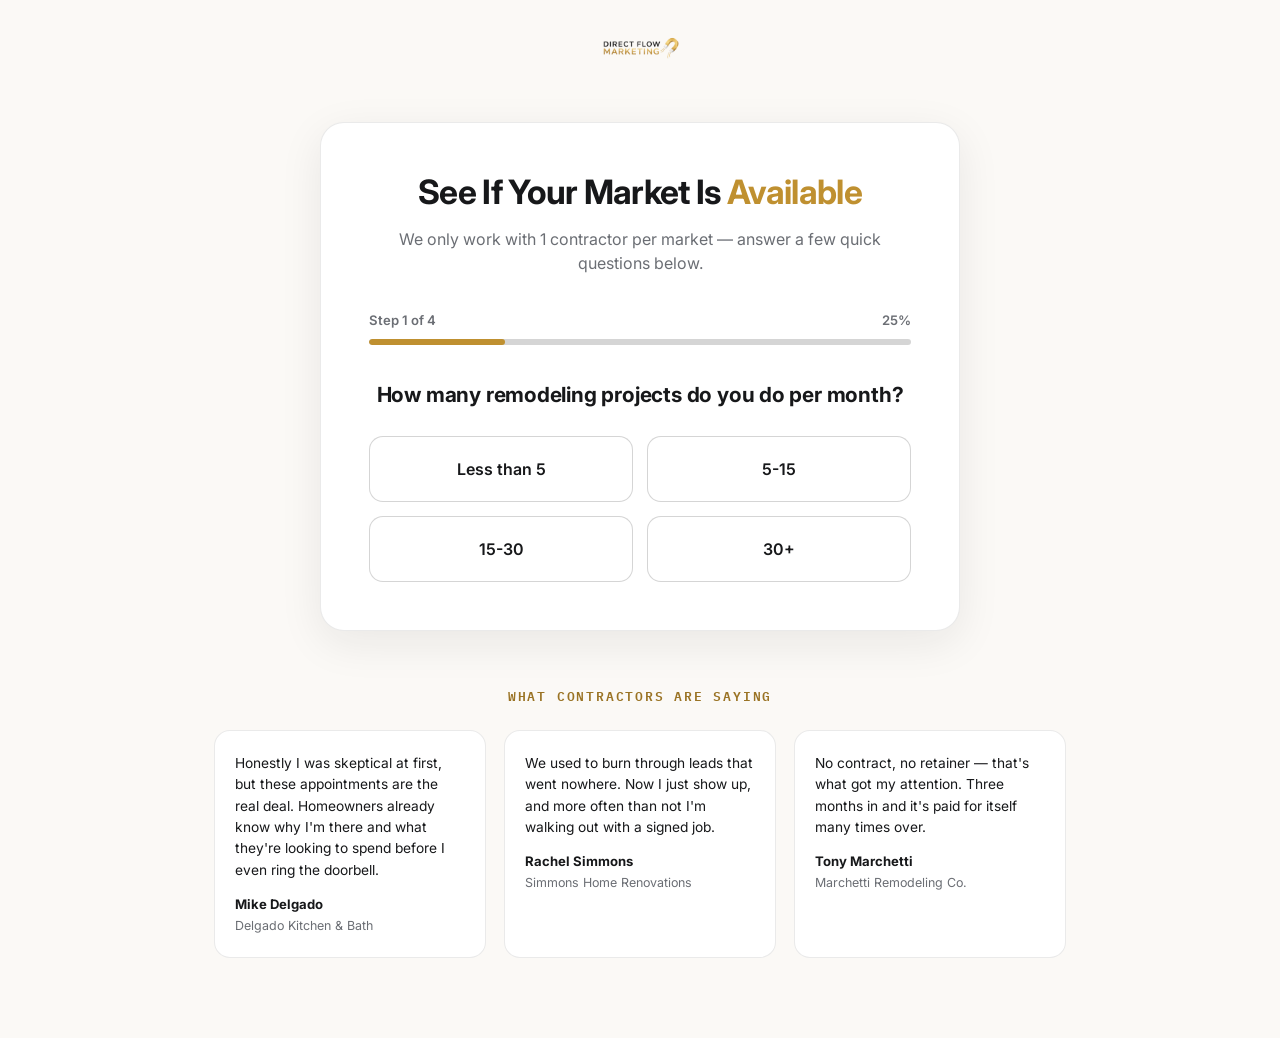
==== book-a-call.html @ 6b0848e2 "Add site favicon (hand-drawn gold magnet icon, all standard sizes)" ====
<!DOCTYPE html>
<html lang="en">
<head>
<meta charset="UTF-8">
<meta name="viewport" content="width=device-width, initial-scale=1.0">
<title>Direct Flow Marketing — See If Your Market Is Available</title>
<meta name="description" content="See if your market is still available. Answer a few quick questions and book a call with Direct Flow Marketing.">
<meta name="robots" content="noindex">
<link rel="icon" type="image/x-icon" href="assets/favicon.ico">
<link rel="icon" type="image/png" sizes="16x16" href="assets/favicon-16.png">
<link rel="icon" type="image/png" sizes="32x32" href="assets/favicon-32.png">
<link rel="icon" type="image/png" sizes="48x48" href="assets/favicon-48.png">
<link rel="icon" type="image/png" sizes="192x192" href="assets/favicon-192.png">
<link rel="apple-touch-icon" sizes="180x180" href="assets/apple-touch-icon.png">
<link rel="preconnect" href="https://fonts.googleapis.com">
<link rel="preconnect" href="https://fonts.gstatic.com" crossorigin>
<link href="https://fonts.googleapis.com/css2?family=Inter:wght@400;500;600;700;800&family=IBM+Plex+Mono:wght@500;600&display=swap" rel="stylesheet">
<link rel="stylesheet" href="styles.css">
<link rel="stylesheet" href="book-a-call.css">
</head>
<body class="funnel-body">

<a class="skip-link" href="#funnel-card">Skip to content</a>

<header class="funnel-header">
  <a href="index.html" class="logo" aria-label="Direct Flow Marketing — home">
    <img class="logo__image" src="assets/logo.png" alt="Direct Flow Marketing">
  </a>
</header>

<main class="funnel-main">
  <div class="funnel-card" id="funnel-card">

    <div class="funnel-card__head">
      <h1 class="funnel-heading">
        <span data-key="booking.headingLine1">See If Your Market Is</span>
        <span class="funnel-heading-accent" data-key="booking.headingAccent">Available</span>
      </h1>
      <p class="funnel-subhead" data-key="booking.subhead">We only work with 1 contractor per market — answer a few quick questions below.</p>
    </div>

    <div class="funnel-progress">
      <div class="funnel-progress__meta">
        <span id="step-label">Step 1 of 4</span>
        <span id="step-pct">25%</span>
      </div>
      <div class="funnel-progress__track">
        <div class="funnel-progress__fill" id="progress-fill"></div>
      </div>
    </div>

    <!-- ---- Step 1: Volume (branches the calendar link shown at step 4) ---- -->
    <section class="funnel-step is-active" data-step="1">
      <h2 class="funnel-question" data-key="booking.step1Question">How many remodeling projects do you do per month?</h2>
      <div class="funnel-options">
        <button type="button" class="funnel-option" data-volume="low"><span data-key="booking.step1OptionA">Less than 5</span></button>
        <button type="button" class="funnel-option" data-volume="standard"><span data-key="booking.step1OptionB">5-15</span></button>
        <button type="button" class="funnel-option" data-volume="standard"><span data-key="booking.step1OptionC">15-30</span></button>
        <button type="button" class="funnel-option" data-volume="standard"><span data-key="booking.step1OptionD">30+</span></button>
      </div>
    </section>

    <!-- ---- Step 2: Company name (same for every branch) ---- -->
    <section class="funnel-step" data-step="2" hidden>
      <h2 class="funnel-question" data-key="booking.step2Question">What's your company name?</h2>
      <input type="text" class="funnel-input" id="input-company" placeholder="Your company name" autocomplete="organization">
      <span class="funnel-error-msg" id="error-company">⚠ Please enter your company name</span>
      <div class="funnel-actions">
        <button type="button" class="btn btn--primary btn--large funnel-continue">
          <span data-key="booking.continueText">Continue</span> <span aria-hidden="true">→</span>
        </button>
      </div>
      <button type="button" class="funnel-back" data-prev="1"><span aria-hidden="true">←</span> <span data-key="booking.backText">Back</span></button>
    </section>

    <!-- ---- Step 3: Contact info (same for every branch) ---- -->
    <section class="funnel-step" data-step="3" hidden>
      <h2 class="funnel-question" data-key="booking.step3Question">How can we reach you?</h2>

      <label class="funnel-label" for="input-name" data-key="booking.step3NameLabel">Full name</label>
      <input type="text" class="funnel-input" id="input-name" placeholder="Jane Doe" autocomplete="name">
      <span class="funnel-error-msg" id="error-name">⚠ Please enter your name</span>

      <label class="funnel-label" for="input-email" data-key="booking.step3EmailLabel">Email</label>
      <input type="email" class="funnel-input" id="input-email" placeholder="jane@company.com" autocomplete="email">
      <span class="funnel-error-msg" id="error-email">⚠ Please enter a valid email</span>

      <label class="funnel-label" for="input-phone" data-key="booking.step3PhoneLabel">Phone</label>
      <input type="tel" class="funnel-input" id="input-phone" placeholder="(555) 123-4567" autocomplete="tel">
      <span class="funnel-error-msg" id="error-phone">⚠ Please enter your phone number</span>

      <div class="funnel-actions">
        <button type="button" class="btn btn--primary btn--large funnel-continue" id="book-call-btn">
          <span data-key="booking.bookText">Book My Call</span> <span aria-hidden="true">→</span>
        </button>
      </div>
      <button type="button" class="funnel-back" data-prev="2"><span aria-hidden="true">←</span> <span data-key="booking.backText">Back</span></button>
    </section>

    <!-- ---- Step 4: Calendar — the Calendly widget is initialized by book-a-call.js, using
         whichever URL matches the step 1 answer (booking.calendarUrlLowVolume /
         booking.calendarUrlStandard in content.json). ---- -->
    <section class="funnel-step" data-step="4" hidden>
      <h2 class="funnel-question" data-key="booking.step4Heading">Pick a time that works for you</h2>
      <div class="funnel-calendar" id="calendly-embed"></div>
      <p class="funnel-calendar-fallback">
        Trouble viewing the calendar? <a id="calendar-fallback-link" href="#" target="_blank" rel="noopener">Open scheduling page in a new tab</a>.
      </p>
    </section>

  </div>

  <!-- ---- Placeholder social proof — swap these for real contractor testimonials ---- -->
  <section class="funnel-proof" aria-label="What contractors are saying">
    <p class="eyebrow funnel-proof__eyebrow" data-key="booking.proofEyebrow">What Contractors Are Saying</p>
    <div class="funnel-proof__grid">
      <blockquote class="funnel-proof__card">
        <p class="funnel-proof__quote" data-key="testimonials.items.0.quote">"Honestly I was skeptical at first, but these appointments are the real deal."</p>
        <footer class="funnel-proof__meta">
          <span class="funnel-proof__name" data-key="testimonials.items.0.name">Mike Delgado</span>
          <span class="funnel-proof__shop" data-key="testimonials.items.0.shop">Delgado Kitchen & Bath</span>
        </footer>
      </blockquote>
      <blockquote class="funnel-proof__card">
        <p class="funnel-proof__quote" data-key="testimonials.items.1.quote">"We used to burn through leads that went nowhere. Now I just show up and close."</p>
        <footer class="funnel-proof__meta">
          <span class="funnel-proof__name" data-key="testimonials.items.1.name">Rachel Simmons</span>
          <span class="funnel-proof__shop" data-key="testimonials.items.1.shop">Simmons Home Renovations</span>
        </footer>
      </blockquote>
      <blockquote class="funnel-proof__card">
        <p class="funnel-proof__quote" data-key="testimonials.items.2.quote">"No contract, no retainer — three months in and it's paid for itself many times over."</p>
        <footer class="funnel-proof__meta">
          <span class="funnel-proof__name" data-key="testimonials.items.2.name">Tony Marchetti</span>
          <span class="funnel-proof__shop" data-key="testimonials.items.2.shop">Marchetti Remodeling Co.</span>
        </footer>
      </blockquote>
    </div>
  </section>
</main>

<script src="https://assets.calendly.com/assets/external/widget.js" async></script>
<script src="book-a-call.js" defer></script>
</body>
</html>
---- styles.css ----
/* ============================================================
   Direct Flow Marketing — Styles (Kitchen & Bath / Light + Gold)
   ============================================================ */

:root {
  --bg: #FBF9F6;
  --bg-raised: #F5F1EA;
  --bg-card: #FFFFFF;
  --bg-card-hover: #FFFDF8;
  --border: rgba(23, 23, 26, 0.09);
  --border-strong: rgba(23, 23, 26, 0.18);

  --gold: #BF9030;
  --gold-light: #D8AC4E;
  --gold-dark: #9A7324;
  --gold-dim: rgba(191, 144, 48, 0.14);

  --charcoal: #17181A;
  --text: #17181A;
  --text-muted: #6B6E74;

  --font-display: 'Inter', -apple-system, BlinkMacSystemFont, 'Segoe UI', sans-serif;
  --font-body: 'Inter', -apple-system, BlinkMacSystemFont, 'Segoe UI', sans-serif;
  --font-mono: 'IBM Plex Mono', 'SFMono-Regular', monospace;

  --container: 1180px;
  --ease: cubic-bezier(0.16, 1, 0.3, 1);
}

* { box-sizing: border-box; }
html { scroll-behavior: smooth; }

body {
  margin: 0;
  background: var(--bg);
  color: var(--text);
  font-family: var(--font-body);
  line-height: 1.5;
  -webkit-font-smoothing: antialiased;
}

img, svg { display: block; max-width: 100%; }

a {
  color: inherit;
  text-decoration: none;
}

h1, h2, h3 {
  font-family: var(--font-display);
  font-weight: 700;
  letter-spacing: -0.025em;
  margin: 0;
}

p { margin: 0; }

.skip-link {
  position: absolute;
  left: -999px;
  top: 0;
  background: var(--gold);
  color: #fff;
  padding: 12px 20px;
  z-index: 200;
  border-radius: 0 0 8px 0;
}
.skip-link:focus {
  left: 0;
}

:focus-visible {
  outline: 2px solid var(--gold-dark);
  outline-offset: 3px;
  border-radius: 2px;
}

.eyebrow {
  font-family: var(--font-mono);
  font-size: 0.8rem;
  font-weight: 600;
  letter-spacing: 0.14em;
  text-transform: uppercase;
  color: var(--gold-dark);
  margin: 0 0 14px;
}

/* ---------------- Buttons ---------------- */

.btn {
  display: inline-flex;
  align-items: center;
  justify-content: center;
  font-family: var(--font-body);
  font-weight: 700;
  border-radius: 999px;
  white-space: nowrap;
  transition: transform 0.2s var(--ease), box-shadow 0.2s var(--ease), background 0.2s var(--ease);
  cursor: pointer;
  border: none;
}

.btn--primary {
  background: var(--gold);
  color: #fff;
  box-shadow: 0 8px 22px rgba(191, 144, 48, 0.28);
}
.btn--primary:hover {
  background: var(--gold-light);
  transform: translateY(-2px);
  box-shadow: 0 12px 28px rgba(191, 144, 48, 0.36);
}

.btn--large {
  padding: 18px 34px;
  font-size: 1.05rem;
}

.btn--small {
  padding: 11px 22px;
  font-size: 0.9rem;
}

.btn--ghost {
  background: transparent;
  color: var(--text-muted);
  border: 1px solid var(--border-strong);
}
.btn--ghost:hover {
  color: var(--text);
  background: rgba(23, 23, 26, 0.04);
}

.link-secondary {
  color: var(--text-muted);
  font-weight: 600;
  font-size: 0.95rem;
  padding-bottom: 2px;
  border-bottom: 1px solid transparent;
  transition: color 0.2s var(--ease), border-color 0.2s var(--ease);
}
.link-secondary:hover {
  color: var(--text);
  border-color: var(--border-strong);
}

/* ---------------- Reveal-on-scroll ---------------- */

.reveal {
  opacity: 0;
  transform: translateY(28px);
  transition: opacity 0.8s var(--ease), transform 0.8s var(--ease);
}
.reveal.is-visible {
  opacity: 1;
  transform: translateY(0);
}

/* ---------------- Nav ---------------- */

.nav {
  position: sticky;
  top: 0;
  z-index: 100;
  background: rgba(251, 249, 246, 0.82);
  backdrop-filter: blur(14px);
  -webkit-backdrop-filter: blur(14px);
  border-bottom: 1px solid var(--border);
}

.nav__inner {
  max-width: var(--container);
  margin: 0 auto;
  padding: 18px 24px;
  display: flex;
  align-items: center;
  justify-content: space-between;
  gap: 24px;
}

.logo {
  display: flex;
  align-items: center;
  flex-shrink: 0;
}

.logo__image {
  height: 52px;
  width: auto;
}

.logo--footer .logo__image {
  height: 68px;
}

.nav__links {
  display: flex;
  gap: 32px;
  font-size: 0.92rem;
  font-weight: 600;
  color: var(--text-muted);
}

.nav__links a {
  transition: color 0.2s var(--ease);
}
.nav__links a:hover {
  color: var(--text);
}

@media (max-width: 760px) {
  .nav__links { display: none; }
}

/* ---------------- Hero ---------------- */

.hero {
  position: relative;
  overflow: hidden;
  padding: 64px 24px 80px;
  isolation: isolate;
}

.hero__bg {
  position: absolute;
  inset: 0;
  z-index: -1;
  background:
    radial-gradient(ellipse 60% 50% at 50% -10%, rgba(191, 144, 48, 0.14), transparent 60%),
    var(--bg);
}

.hero__glow {
  position: absolute;
  inset: 0;
  background: radial-gradient(ellipse 40% 30% at 50% 100%, rgba(191, 144, 48, 0.08), transparent 70%);
}

.hero__sheen {
  position: absolute;
  top: -50%;
  left: -60%;
  width: 60%;
  height: 200%;
  background: linear-gradient(
    100deg,
    transparent 20%,
    rgba(23, 23, 26, 0.03) 40%,
    rgba(191, 144, 48, 0.16) 50%,
    rgba(23, 23, 26, 0.03) 60%,
    transparent 80%
  );
  transform: rotate(8deg);
  animation: sheen-sweep 7s ease-in-out infinite;
}

@keyframes sheen-sweep {
  0% { left: -60%; }
  45%, 100% { left: 130%; }
}

.hero__grid {
  max-width: var(--container);
  margin: 0 auto;
  display: grid;
  grid-template-columns: 1fr;
  align-items: center;
  gap: 56px;
}

.hero__content {
  text-align: center;
}

.hero__headline {
  font-size: clamp(2.2rem, 4.4vw, 3.4rem);
  line-height: 1.12;
  color: var(--text);
}

.hero__headline-accent {
  color: var(--gold);
}

.hero__subhead {
  max-width: 560px;
  margin: 24px auto 0;
  font-size: clamp(1rem, 1.3vw, 1.1rem);
  color: var(--text-muted);
}

.hero__cta-group {
  margin-top: 34px;
  display: flex;
  align-items: center;
  justify-content: center;
  gap: 28px;
  flex-wrap: wrap;
}

.hero__trust {
  margin-top: 30px;
  display: flex;
  align-items: center;
  justify-content: center;
  gap: 28px;
  flex-wrap: wrap;
}

.hero__trust-item {
  display: inline-flex;
  align-items: center;
  gap: 8px;
  font-size: 0.86rem;
  font-weight: 600;
  color: var(--text-muted);
}

.hero__trust-item svg {
  width: 16px;
  height: 16px;
  color: var(--gold);
  flex-shrink: 0;
}

/* ---------------- Hero proof column / vertical marquee ---------------- */

.hero__proof {
  display: flex;
  flex-direction: column;
}

.hero__proof-eyebrow {
  text-align: center;
  margin-bottom: 18px;
}

.vmarquee {
  display: flex;
  gap: 16px;
  height: 460px;
  mask-image: linear-gradient(180deg, transparent, #000 10%, #000 90%, transparent);
  -webkit-mask-image: linear-gradient(180deg, transparent, #000 10%, #000 90%, transparent);
}

.vmarquee__col {
  flex: 1;
  overflow: hidden;
}

.vmarquee__track {
  display: flex;
  flex-direction: column;
  gap: 16px;
  animation: vmarquee-scroll 26s linear infinite;
}

.vmarquee__col--down .vmarquee__track {
  animation-direction: reverse;
}

.vmarquee:hover .vmarquee__track {
  animation-play-state: paused;
}

@keyframes vmarquee-scroll {
  0% { transform: translateY(0); }
  100% { transform: translateY(-50%); }
}

.deal-card {
  position: relative;
  flex: 0 0 auto;
  width: 270px;
  padding: 28px 26px;
  background: var(--bg-card);
  border: 1px solid var(--border);
  border-radius: 18px;
  display: flex;
  flex-direction: column;
  overflow: hidden;
  box-shadow: 0 2px 10px rgba(23, 23, 26, 0.04);
  transition: border-color 0.25s var(--ease), transform 0.25s var(--ease), box-shadow 0.25s var(--ease);
}

.deal-card::before {
  content: '';
  position: absolute;
  top: -50%;
  left: -80%;
  width: 50%;
  height: 220%;
  background: linear-gradient(100deg, transparent 30%, rgba(191, 144, 48, 0.14) 50%, transparent 70%);
  transform: rotate(10deg);
  transition: left 0.7s var(--ease);
  pointer-events: none;
}

.deal-card:hover {
  border-color: var(--gold);
  transform: translateY(-3px);
  box-shadow: 0 10px 26px rgba(23, 23, 26, 0.08);
}

.deal-card:hover::before {
  left: 120%;
}

.deal-card__amount {
  font-family: var(--font-mono);
  font-size: 2rem;
  font-weight: 600;
  color: var(--gold-dark);
}

.deal-card__desc {
  margin-top: 10px;
  font-size: 0.92rem;
  color: var(--text);
  min-height: 2.6em;
}

.deal-card__divider {
  display: block;
  height: 1px;
  background: var(--border-strong);
  margin: 16px 0 12px;
}

.deal-card__client {
  font-size: 0.82rem;
  color: var(--text-muted);
  font-weight: 600;
}

.deal-card--compact {
  width: 100%;
  padding: 20px 20px;
  box-sizing: border-box;
}

.deal-card--compact .deal-card__amount {
  font-size: 1.5rem;
}

.deal-card--compact .deal-card__desc {
  margin-top: 6px;
  font-size: 0.82rem;
  min-height: 2.2em;
}

.deal-card--compact .deal-card__divider {
  margin: 10px 0 8px;
}

.deal-card--compact .deal-card__client {
  font-size: 0.76rem;
}

@media (min-width: 901px) {
  .hero__grid {
    grid-template-columns: 1.05fr 1fr;
  }
  .hero__content {
    text-align: left;
  }
  .hero__subhead {
    margin-left: 0;
    margin-right: 0;
  }
  .hero__cta-group,
  .hero__trust {
    justify-content: flex-start;
  }
  .hero__proof-eyebrow {
    text-align: left;
  }
}

/* ---------------- Stats ---------------- */

.stats {
  padding: 40px 24px 130px;
}

.stats__grid {
  max-width: var(--container);
  margin: 0 auto;
  display: grid;
  grid-template-columns: repeat(3, 1fr);
  gap: 32px;
  text-align: center;
  background: var(--bg-card);
  border: 1px solid var(--border);
  border-radius: 24px;
  padding: 48px 32px;
  box-shadow: 0 2px 14px rgba(23, 23, 26, 0.04);
}

.stat__number {
  display: block;
  font-family: var(--font-mono);
  font-size: clamp(2rem, 4vw, 2.8rem);
  font-weight: 600;
  color: var(--text);
}

.stat__label {
  display: block;
  margin-top: 10px;
  font-size: 0.9rem;
  color: var(--text-muted);
}

@media (max-width: 760px) {
  .stats__grid { grid-template-columns: 1fr; }
}

/* ---------------- How It Works ---------------- */

.how-it-works {
  padding: 120px 24px;
  max-width: var(--container);
  margin: 0 auto;
}

.section-head {
  max-width: 620px;
  margin: 0 auto 72px;
  text-align: center;
}

.section-head h2 {
  font-size: clamp(1.7rem, 3.4vw, 2.4rem);
  line-height: 1.15;
}

.section-head__sub {
  margin-top: 14px;
  color: var(--text-muted);
  font-size: 1rem;
}

.pillars {
  position: relative;
  display: grid;
  grid-template-columns: repeat(3, 1fr);
  gap: 24px;
}

.pillar {
  position: relative;
  background: var(--bg-card);
  border: 1px solid var(--border);
  border-radius: 22px;
  padding: 38px 32px 34px;
  box-shadow: 0 2px 10px rgba(23, 23, 26, 0.04);
  transition: border-color 0.25s var(--ease), transform 0.25s var(--ease), box-shadow 0.25s var(--ease);
}

.pillar:hover {
  border-color: var(--gold);
  transform: translateY(-4px);
  box-shadow: 0 12px 28px rgba(23, 23, 26, 0.08);
}

.pillar__icon {
  display: flex;
  align-items: center;
  justify-content: center;
  width: 52px;
  height: 52px;
  border-radius: 14px;
  margin-bottom: 24px;
}

.pillar__icon svg {
  width: 26px;
  height: 26px;
}

.pillar__icon--gold {
  background: var(--gold-dim);
  color: var(--gold-dark);
}

.pillar__icon--charcoal {
  background: rgba(23, 23, 26, 0.06);
  color: var(--charcoal);
}

.pillar__title {
  font-size: 1.3rem;
  margin-bottom: 12px;
}

.pillar__desc {
  color: var(--text-muted);
  font-size: 0.96rem;
  line-height: 1.6;
}

@media (max-width: 860px) {
  .pillars { grid-template-columns: 1fr; }
}

/* ---------------- Calculator ---------------- */

.calculator {
  padding: 120px 24px;
  background: var(--bg-raised);
  border-top: 1px solid var(--border);
  border-bottom: 1px solid var(--border);
}

.calc-panel {
  max-width: 920px;
  margin: 0 auto;
  display: grid;
  grid-template-columns: 1.1fr 1fr;
  gap: 20px;
  background: var(--bg-card);
  border: 1px solid var(--border);
  border-radius: 26px;
  padding: 52px;
  box-shadow: 0 4px 20px rgba(23, 23, 26, 0.05);
}

.calc-col {
  display: flex;
  flex-direction: column;
}

.calc-col--inputs {
  padding-right: 40px;
  border-right: 1px solid var(--border);
}

.calc-col--outputs {
  padding-left: 40px;
}

.calc-col__head {
  display: flex;
  align-items: center;
  gap: 14px;
  margin-bottom: 30px;
}

.calc-col__icon {
  display: flex;
  align-items: center;
  justify-content: center;
  width: 44px;
  height: 44px;
  border-radius: 12px;
  flex-shrink: 0;
  background: rgba(23, 23, 26, 0.06);
  color: var(--charcoal);
}

.calc-col__icon--gold {
  background: var(--gold-dim);
  color: var(--gold-dark);
}

.calc-col__icon svg {
  width: 22px;
  height: 22px;
}

.calc-col__head h3 {
  font-size: 1.1rem;
}

.calc-col__head p {
  margin-top: 3px;
  font-size: 0.86rem;
  color: var(--text-muted);
}

.calc-input {
  margin-bottom: 30px;
}

.calc-input__head {
  display: flex;
  align-items: center;
  gap: 10px;
  margin-bottom: 14px;
}

.calc-input__icon {
  display: flex;
  color: var(--text-muted);
}

.calc-input__icon svg {
  width: 16px;
  height: 16px;
}

.calc-input label {
  flex: 1;
  font-size: 0.92rem;
  font-weight: 600;
  color: var(--text-muted);
}

.calc-input__value {
  font-family: var(--font-mono);
  font-size: 1.05rem;
  font-weight: 600;
  color: var(--gold-dark);
}

.calc-input__track {
  position: relative;
}

.calc-input__marker {
  position: absolute;
  top: -3px;
  width: 2px;
  height: 10px;
  background: var(--text-muted);
  opacity: 0.4;
  pointer-events: none;
}

.calc-input__benchmark {
  position: relative;
  display: block;
  margin-top: 10px;
  transform: translateX(-50%);
  font-size: 0.72rem;
  color: var(--text-muted);
  white-space: nowrap;
  width: fit-content;
}

input[type="range"] {
  -webkit-appearance: none;
  appearance: none;
  width: 100%;
  height: 4px;
  border-radius: 999px;
  background: linear-gradient(to right, var(--gold) 0%, var(--gold) var(--pct, 33%), var(--border-strong) var(--pct, 33%), var(--border-strong) 100%);
  outline-offset: 6px;
}

input[type="range"]::-webkit-slider-thumb {
  -webkit-appearance: none;
  appearance: none;
  width: 18px;
  height: 18px;
  border-radius: 50%;
  background: var(--gold);
  border: 3px solid #fff;
  box-shadow: 0 1px 4px rgba(23, 23, 26, 0.3);
  cursor: pointer;
  transition: transform 0.15s var(--ease);
}
input[type="range"]::-webkit-slider-thumb:hover {
  transform: scale(1.15);
}

input[type="range"]::-moz-range-thumb {
  width: 18px;
  height: 18px;
  border-radius: 50%;
  background: var(--gold);
  border: 3px solid #fff;
  box-shadow: 0 1px 4px rgba(23, 23, 26, 0.3);
  cursor: pointer;
}

input[type="range"]::-moz-range-track {
  height: 4px;
  border-radius: 999px;
  background: var(--border-strong);
}
input[type="range"]::-moz-range-progress {
  height: 4px;
  border-radius: 999px;
  background: var(--gold);
}

.calc-disclaimer {
  margin-top: 4px;
  font-size: 0.78rem;
  line-height: 1.6;
  color: var(--text-muted);
}

.calc-disclaimer strong {
  color: var(--charcoal);
}

.calc-hero {
  display: flex;
  flex-direction: column;
  gap: 8px;
  padding-bottom: 26px;
  border-bottom: 1px solid var(--border);
  margin-bottom: 22px;
}

.calc-hero__label {
  font-family: var(--font-mono);
  font-size: 0.78rem;
  font-weight: 600;
  letter-spacing: 0.1em;
  text-transform: uppercase;
  color: var(--text-muted);
}

.calc-hero__value {
  font-family: var(--font-mono);
  font-size: clamp(2.2rem, 3.4vw, 3rem);
  font-weight: 600;
  color: var(--gold-dark);
}

.calc-breakdown {
  display: flex;
  flex-direction: column;
  gap: 12px;
  margin-bottom: 26px;
}

.calc-breakdown__row {
  display: flex;
  align-items: center;
  justify-content: space-between;
  gap: 16px;
  padding: 14px 18px;
  border-radius: 14px;
  background: var(--bg-raised);
}

.calc-breakdown__text {
  display: flex;
  flex-direction: column;
  gap: 2px;
}

.calc-breakdown__label {
  font-size: 0.86rem;
  font-weight: 600;
  color: var(--text);
}

.calc-breakdown__formula {
  font-size: 0.74rem;
  color: var(--text-muted);
}

.calc-breakdown__value {
  flex-shrink: 0;
  font-family: var(--font-mono);
  font-size: 1.15rem;
  font-weight: 600;
  color: var(--gold-dark);
}

.calc-closing {
  font-size: 0.94rem;
  line-height: 1.6;
  color: var(--text-muted);
  margin-bottom: 22px;
}

.calc-closing strong {
  color: var(--gold-dark);
  font-family: var(--font-mono);
}

.calc-cta {
  width: 100%;
}

@media (max-width: 780px) {
  .calc-panel {
    grid-template-columns: 1fr;
    padding: 32px 24px;
  }
  .calc-col--inputs {
    padding-right: 0;
    border-right: none;
    padding-bottom: 32px;
    border-bottom: 1px solid var(--border);
    margin-bottom: 32px;
  }
  .calc-col--outputs {
    padding-left: 0;
  }
}

/* ---------------- Testimonials ---------------- */

.testimonials {
  padding: 120px 24px 140px;
  max-width: var(--container);
  margin: 0 auto;
}

.testimonial-grid {
  display: grid;
  grid-template-columns: repeat(3, 1fr);
  gap: 24px;
}

.testimonial-card {
  margin: 0;
  background: var(--bg-card);
  border: 1px solid var(--border);
  border-radius: 22px;
  padding: 34px 30px;
  display: flex;
  flex-direction: column;
  gap: 22px;
  box-shadow: 0 2px 10px rgba(23, 23, 26, 0.04);
  transition: border-color 0.25s var(--ease), box-shadow 0.25s var(--ease);
}

.testimonial-card:hover {
  border-color: var(--gold);
  box-shadow: 0 12px 28px rgba(23, 23, 26, 0.08);
}

.testimonial-card__quote {
  margin: 0;
  font-size: 1rem;
  line-height: 1.6;
  color: var(--text);
}

.testimonial-card__meta {
  display: flex;
  flex-direction: column;
  gap: 3px;
}

.testimonial-card__name {
  font-weight: 700;
  font-size: 0.92rem;
}

.testimonial-card__shop {
  font-size: 0.85rem;
  color: var(--text-muted);
}

@media (max-width: 860px) {
  .testimonial-grid { grid-template-columns: 1fr; }
}

/* ---------------- Footer ---------------- */

.footer {
  border-top: 1px solid var(--border);
  padding: 80px 24px 48px;
}

.footer__inner {
  max-width: var(--container);
  margin: 0 auto;
  display: flex;
  flex-direction: column;
  align-items: center;
  text-align: center;
  gap: 22px;
}

.footer__tagline {
  color: var(--text-muted);
  font-size: 0.98rem;
  max-width: 420px;
}

.footer__links {
  display: flex;
  gap: 28px;
  font-size: 0.88rem;
  color: var(--text-muted);
  font-weight: 600;
  margin-top: 8px;
}

.footer__links a:hover { color: var(--text); }

.footer__copy {
  margin-top: 16px;
  font-size: 0.78rem;
  color: var(--text-muted);
  opacity: 0.7;
}

/* ---------------- Edit Content mode ---------------- */

.edit-toggle {
  position: fixed;
  right: 24px;
  bottom: 24px;
  z-index: 300;
  display: flex;
  align-items: center;
  gap: 8px;
  padding: 13px 20px;
  border-radius: 999px;
  border: 1px solid var(--border-strong);
  background: var(--bg-card);
  color: var(--text);
  font-family: var(--font-body);
  font-weight: 700;
  font-size: 0.88rem;
  cursor: pointer;
  box-shadow: 0 8px 24px rgba(23, 23, 26, 0.14);
  transition: transform 0.2s var(--ease), border-color 0.2s var(--ease);
}
.edit-toggle:hover {
  border-color: var(--gold);
  transform: translateY(-2px);
}
.edit-toggle svg {
  width: 16px;
  height: 16px;
  color: var(--gold-dark);
}

.edit-bar {
  position: fixed;
  left: 50%;
  bottom: 24px;
  transform: translateX(-50%);
  z-index: 300;
  display: flex;
  align-items: center;
  gap: 24px;
  max-width: calc(100vw - 48px);
  padding: 14px 20px 14px 24px;
  border-radius: 999px;
  border: 1px solid var(--border-strong);
  background: var(--bg-card);
  box-shadow: 0 8px 30px rgba(23, 23, 26, 0.18);
}

.edit-bar__msg {
  font-size: 0.86rem;
  color: var(--text-muted);
}

.edit-bar__actions {
  display: flex;
  gap: 10px;
  flex-shrink: 0;
}

.edit-bar[hidden] {
  display: none;
}

body.edit-mode [data-key],
body.edit-mode .stat__number {
  outline: 1.5px dashed var(--gold);
  outline-offset: 3px;
  border-radius: 4px;
  cursor: text;
  transition: background 0.15s var(--ease);
}

body.edit-mode [data-key]:hover,
body.edit-mode .stat__number:hover {
  background: var(--gold-dim);
}

body.edit-mode [data-key]:focus,
body.edit-mode .stat__number:focus {
  outline: 1.5px solid var(--gold-dark);
  background: var(--gold-dim);
}

@media (max-width: 700px) {
  .edit-bar {
    flex-direction: column;
    align-items: stretch;
    gap: 12px;
    bottom: 12px;
    left: 12px;
    right: 12px;
    transform: none;
    max-width: none;
    border-radius: 18px;
  }
  .edit-bar__msg { text-align: center; }
  .edit-bar__actions { justify-content: center; }
  .edit-toggle { right: 16px; bottom: 16px; }
}

/* ---------------- Reduced motion ---------------- */

@media (prefers-reduced-motion: reduce) {
  html { scroll-behavior: auto; }

  .hero__sheen {
    animation: none;
    left: 20%;
  }

  .vmarquee__track {
    animation: none;
  }

  .vmarquee__col {
    overflow-y: auto;
  }

  .reveal {
    opacity: 1;
    transform: none;
    transition: none;
  }

  .deal-card::before {
    transition: none;
  }

  * {
    animation-duration: 0.001ms !important;
    animation-iteration-count: 1 !important;
  }
}
---- book-a-call.css ----
/* ============================================================
   Direct Flow Marketing — Book a Call funnel
   Minimal, distraction-free page: no nav, no footer, just the card.
   Reuses color/font variables defined in styles.css.
   ============================================================ */

.funnel-body {
  min-height: 100vh;
  display: flex;
  flex-direction: column;
}

.funnel-header {
  padding: 28px 24px;
  text-align: center;
}

.funnel-header .logo {
  display: inline-flex;
}

.funnel-header .logo__image {
  height: 40px;
}

.funnel-main {
  flex: 1;
  display: flex;
  flex-direction: column;
  align-items: center;
  justify-content: flex-start;
  padding: 20px 24px 80px;
}

.funnel-card {
  width: 100%;
  max-width: 640px;
  background: var(--bg-card);
  border: 1px solid var(--border);
  border-radius: 24px;
  padding: 48px;
  box-shadow: 0 12px 44px rgba(23, 23, 26, 0.08);
}

.funnel-heading {
  font-family: var(--font-display);
  font-weight: 700;
  font-size: clamp(1.5rem, 3.6vw, 2.1rem);
  line-height: 1.25;
  text-align: center;
  letter-spacing: -0.02em;
  color: var(--text);
  margin: 0;
}

.funnel-heading-accent {
  color: var(--gold);
}

.funnel-subhead {
  text-align: center;
  color: var(--text-muted);
  margin-top: 14px;
  font-size: 1rem;
}

.funnel-progress {
  margin-top: 36px;
}

.funnel-progress__meta {
  display: flex;
  justify-content: space-between;
  font-size: 0.82rem;
  font-weight: 600;
  color: var(--text-muted);
  margin-bottom: 8px;
}

.funnel-progress__track {
  height: 6px;
  background: var(--border-strong);
  border-radius: 999px;
  overflow: hidden;
}

.funnel-progress__fill {
  height: 100%;
  width: 25%;
  background: var(--gold);
  border-radius: 999px;
  transition: width 0.4s var(--ease);
}

.funnel-step {
  margin-top: 34px;
}

.funnel-question {
  font-family: var(--font-display);
  font-size: 1.3rem;
  font-weight: 700;
  text-align: center;
  letter-spacing: -0.01em;
  color: var(--text);
  margin: 0 0 26px;
}

.funnel-options {
  display: grid;
  grid-template-columns: 1fr 1fr;
  gap: 14px;
}

.funnel-option {
  padding: 22px 16px;
  border: 1px solid var(--border-strong);
  border-radius: 14px;
  background: #fff;
  font-family: var(--font-body);
  font-size: 1rem;
  font-weight: 600;
  color: var(--text);
  cursor: pointer;
  transition: border-color 0.2s var(--ease), background 0.2s var(--ease), transform 0.2s var(--ease);
}

.funnel-option:hover {
  border-color: var(--gold);
  background: var(--gold-dim);
  transform: translateY(-2px);
}

.funnel-option.is-selected {
  border-color: var(--gold);
  background: var(--gold-dim);
}

.funnel-label {
  display: block;
  font-size: 0.86rem;
  font-weight: 600;
  color: var(--text-muted);
  margin: 20px 0 8px;
}

.funnel-label:first-of-type {
  margin-top: 0;
}

.funnel-input {
  width: 100%;
  padding: 14px 16px;
  border: 1px solid var(--border-strong);
  border-radius: 12px;
  font-family: var(--font-body);
  font-size: 1rem;
  color: var(--text);
  background: #fff;
}

.funnel-input::placeholder {
  color: var(--text-muted);
  opacity: 0.7;
}

.funnel-input:focus {
  outline: 2px solid var(--gold);
  outline-offset: 2px;
  border-color: var(--gold);
}

.funnel-input--error {
  border-color: #C0392B;
  border-width: 2px;
  background: rgba(192, 57, 43, 0.06);
}

.funnel-input--error:focus {
  outline-color: #C0392B;
  border-color: #C0392B;
}

.funnel-error-msg {
  display: none;
  align-items: center;
  gap: 6px;
  margin-top: 7px;
  color: #C0392B;
  font-size: 0.82rem;
  font-weight: 600;
}

.funnel-error-msg.is-visible {
  display: flex;
}

.funnel-actions {
  margin-top: 28px;
}

.funnel-continue {
  width: 100%;
}

.funnel-continue span[aria-hidden] {
  margin-left: 8px;
}

.funnel-back {
  display: inline-block;
  margin: 20px 0 0;
  background: none;
  border: none;
  padding: 0;
  color: var(--text-muted);
  font-family: var(--font-body);
  font-weight: 600;
  font-size: 0.84rem;
  cursor: pointer;
}

.funnel-back:hover {
  color: var(--text);
}

.funnel-calendar {
  border-radius: 16px;
  overflow: hidden;
  border: 1px solid var(--border);
  background: var(--bg-raised);
  min-width: 320px;
  height: 700px;
}

.funnel-calendar iframe {
  width: 100%;
  height: 100%;
  border: none;
  display: block;
}

.funnel-calendar__loading {
  display: flex;
  align-items: center;
  justify-content: center;
  height: 100%;
  color: var(--text-muted);
  font-size: 0.9rem;
}

.funnel-calendar-fallback {
  text-align: center;
  margin-top: 14px;
  font-size: 0.86rem;
  color: var(--text-muted);
}

.funnel-calendar-fallback a {
  color: var(--gold-dark);
  font-weight: 600;
  text-decoration: underline;
}

/* ---------------- Social proof strip (bottom of page) ---------------- */

.funnel-proof {
  max-width: 900px;
  margin: 56px auto 0;
  padding: 0 24px;
}

.funnel-proof__eyebrow {
  text-align: center;
  margin-bottom: 24px;
}

.funnel-proof__grid {
  display: grid;
  grid-template-columns: repeat(3, 1fr);
  gap: 18px;
}

.funnel-proof__card {
  margin: 0;
  background: var(--bg-card);
  border: 1px solid var(--border);
  border-radius: 16px;
  padding: 22px 20px;
  display: flex;
  flex-direction: column;
  gap: 14px;
}

.funnel-proof__quote {
  margin: 0;
  font-size: 0.86rem;
  line-height: 1.55;
  color: var(--text);
}

.funnel-proof__meta {
  display: flex;
  flex-direction: column;
  gap: 2px;
}

.funnel-proof__name {
  font-weight: 700;
  font-size: 0.82rem;
}

.funnel-proof__shop {
  font-size: 0.78rem;
  color: var(--text-muted);
}

@media (max-width: 560px) {
  .funnel-card {
    padding: 32px 22px;
    border-radius: 20px;
  }
  .funnel-options {
    grid-template-columns: 1fr;
  }
  .funnel-calendar {
    height: 620px;
  }
  .funnel-proof {
    margin-top: 40px;
  }
  .funnel-proof__grid {
    grid-template-columns: 1fr;
  }
}
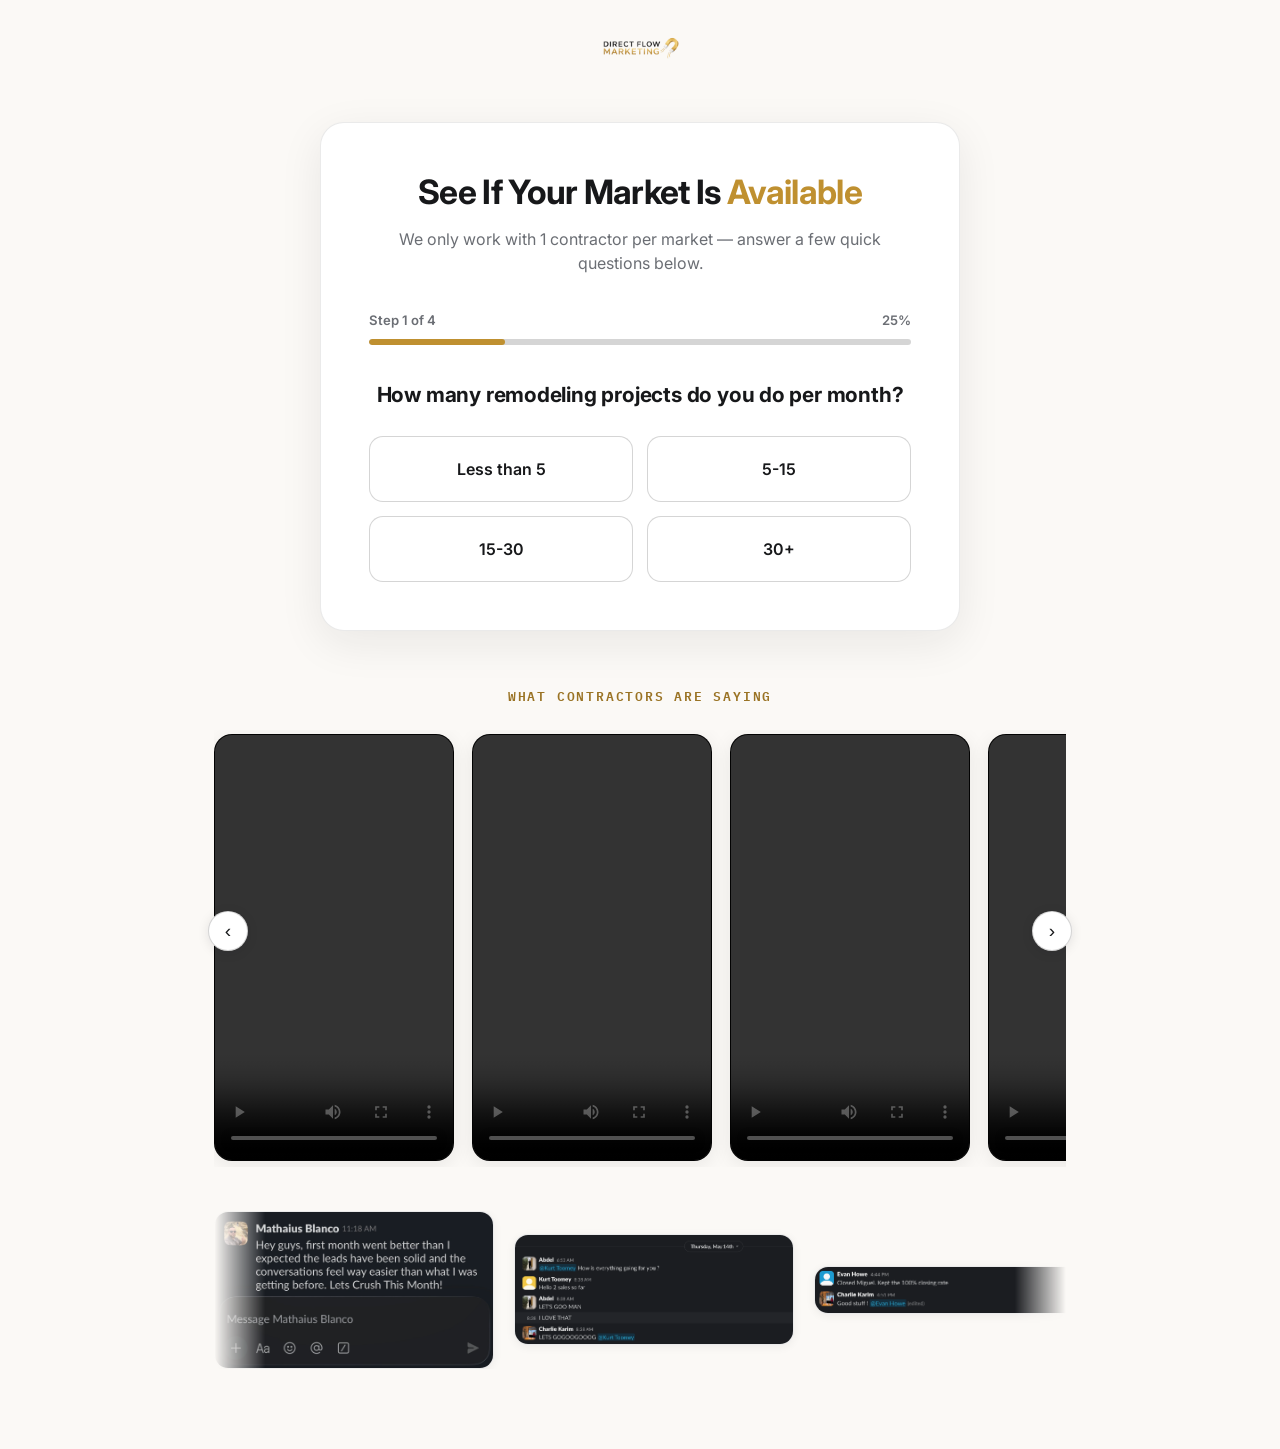
==== commit 52f65db3: "Redesign testimonials as swipeable video carousel + auto-scrolling photo strip on both pages" ====
--- a/book-a-call.html
+++ b/book-a-call.html
@@ -6,6 +6,17 @@
 <title>Direct Flow Marketing — See If Your Market Is Available</title>
 <meta name="description" content="See if your market is still available. Answer a few quick questions and book a call with Direct Flow Marketing.">
 <meta name="robots" content="noindex">
+<meta property="og:type" content="website">
+<meta property="og:url" content="https://www.directflowmarketing.com/book-a-call.html">
+<meta property="og:title" content="Direct Flow Marketing — See If Your Market Is Available">
+<meta property="og:description" content="See if your market is still available. Answer a few quick questions and book a call with Direct Flow Marketing.">
+<meta property="og:image" content="https://www.directflowmarketing.com/assets/og-image.jpg">
+<meta property="og:image:width" content="1774">
+<meta property="og:image:height" content="887">
+<meta name="twitter:card" content="summary_large_image">
+<meta name="twitter:title" content="Direct Flow Marketing — See If Your Market Is Available">
+<meta name="twitter:description" content="See if your market is still available. Answer a few quick questions and book a call with Direct Flow Marketing.">
+<meta name="twitter:image" content="https://www.directflowmarketing.com/assets/og-image.jpg">
 <link rel="icon" type="image/x-icon" href="assets/favicon.ico">
 <link rel="icon" type="image/png" sizes="16x16" href="assets/favicon-16.png">
 <link rel="icon" type="image/png" sizes="32x32" href="assets/favicon-32.png">
@@ -86,8 +97,8 @@
       <span class="funnel-error-msg" id="error-email">⚠ Please enter a valid email</span>
 
       <label class="funnel-label" for="input-phone" data-key="booking.step3PhoneLabel">Phone</label>
-      <input type="tel" class="funnel-input" id="input-phone" placeholder="(555) 123-4567" autocomplete="tel">
-      <span class="funnel-error-msg" id="error-phone">⚠ Please enter your phone number</span>
+      <input type="tel" class="funnel-input" id="input-phone" placeholder="123-456-7891" inputmode="numeric" maxlength="12" autocomplete="tel">
+      <span class="funnel-error-msg" id="error-phone">⚠ Please enter a valid 10-digit phone number</span>
 
       <div class="funnel-actions">
         <button type="button" class="btn btn--primary btn--large funnel-continue" id="book-call-btn">
@@ -110,31 +121,33 @@
 
   </div>
 
-  <!-- ---- Placeholder social proof — swap these for real contractor testimonials ---- -->
+  <!-- ---- Social proof: real client video/photo testimonials ---- -->
   <section class="funnel-proof" aria-label="What contractors are saying">
     <p class="eyebrow funnel-proof__eyebrow" data-key="booking.proofEyebrow">What Contractors Are Saying</p>
-    <div class="funnel-proof__grid">
-      <blockquote class="funnel-proof__card">
-        <p class="funnel-proof__quote" data-key="testimonials.items.0.quote">"Honestly I was skeptical at first, but these appointments are the real deal."</p>
-        <footer class="funnel-proof__meta">
-          <span class="funnel-proof__name" data-key="testimonials.items.0.name">Mike Delgado</span>
-          <span class="funnel-proof__shop" data-key="testimonials.items.0.shop">Delgado Kitchen & Bath</span>
-        </footer>
-      </blockquote>
-      <blockquote class="funnel-proof__card">
-        <p class="funnel-proof__quote" data-key="testimonials.items.1.quote">"We used to burn through leads that went nowhere. Now I just show up and close."</p>
-        <footer class="funnel-proof__meta">
-          <span class="funnel-proof__name" data-key="testimonials.items.1.name">Rachel Simmons</span>
-          <span class="funnel-proof__shop" data-key="testimonials.items.1.shop">Simmons Home Renovations</span>
-        </footer>
-      </blockquote>
-      <blockquote class="funnel-proof__card">
-        <p class="funnel-proof__quote" data-key="testimonials.items.2.quote">"No contract, no retainer — three months in and it's paid for itself many times over."</p>
-        <footer class="funnel-proof__meta">
-          <span class="funnel-proof__name" data-key="testimonials.items.2.name">Tony Marchetti</span>
-          <span class="funnel-proof__shop" data-key="testimonials.items.2.shop">Marchetti Remodeling Co.</span>
-        </footer>
-      </blockquote>
+
+    <div class="video-carousel" data-video-carousel>
+      <button type="button" class="video-carousel__arrow video-carousel__arrow--prev" data-carousel-prev aria-label="Previous video">‹</button>
+      <div class="video-carousel__track" data-carousel-track>
+        <div class="video-carousel__card"><video src="assets/testimonial-video-1.mov" controls playsinline preload="metadata"></video></div>
+        <div class="video-carousel__card"><video src="assets/testimonial-video-2.mov" controls playsinline preload="metadata"></video></div>
+        <div class="video-carousel__card"><video src="assets/testimonial-video-3.mov" controls playsinline preload="metadata"></video></div>
+        <div class="video-carousel__card"><video src="assets/testimonial-video-4.mov" controls playsinline preload="metadata"></video></div>
+        <div class="video-carousel__card"><video src="assets/testimonial-video-5.mov" controls playsinline preload="metadata"></video></div>
+      </div>
+      <button type="button" class="video-carousel__arrow video-carousel__arrow--next" data-carousel-next aria-label="Next video">›</button>
+    </div>
+
+    <div class="photo-marquee">
+      <div class="photo-marquee__track" data-hmarquee-track>
+        <div class="photo-card"><img src="assets/testimonial-photo-1.png" alt="Slack message from a client praising their results" loading="lazy"></div>
+        <div class="photo-card"><img src="assets/testimonial-photo-2.png" alt="Slack conversation between clients discussing sales" loading="lazy"></div>
+        <div class="photo-card"><img src="assets/testimonial-photo-3.png" alt="Slack message about closing a deal" loading="lazy"></div>
+        <div class="photo-card"><img src="assets/testimonial-photo-4.png" alt="Trustpilot review from a Direct Flow Marketing client" loading="lazy"></div>
+        <div class="photo-card"><img src="assets/testimonial-photo-5.png" alt="Trustpilot review from a Direct Flow Marketing client" loading="lazy"></div>
+        <div class="photo-card"><img src="assets/testimonial-photo-6.png" alt="Trustpilot review from a Direct Flow Marketing client" loading="lazy"></div>
+        <div class="photo-card"><img src="assets/testimonial-photo-7.png" alt="Trustpilot review from a Direct Flow Marketing client" loading="lazy"></div>
+        <div class="photo-card"><img src="assets/testimonial-photo-8.png" alt="Trustpilot review from a Direct Flow Marketing client" loading="lazy"></div>
+      </div>
     </div>
   </section>
 </main>
--- a/styles.css
+++ b/styles.css
@@ -480,7 +480,7 @@
 /* ---------------- Stats ---------------- */
 
 .stats {
-  padding: 40px 24px 130px;
+  padding: 40px 24px 70px;
 }
 
 .stats__grid {
@@ -519,14 +519,14 @@
 /* ---------------- How It Works ---------------- */
 
 .how-it-works {
-  padding: 120px 24px;
+  padding: 90px 24px;
   max-width: var(--container);
   margin: 0 auto;
 }
 
 .section-head {
   max-width: 620px;
-  margin: 0 auto 72px;
+  margin: 0 auto 52px;
   text-align: center;
 }
 
@@ -607,7 +607,7 @@
 /* ---------------- Calculator ---------------- */
 
 .calculator {
-  padding: 120px 24px;
+  padding: 90px 24px;
   background: var(--bg-raised);
   border-top: 1px solid var(--border);
   border-bottom: 1px solid var(--border);
@@ -900,60 +900,131 @@
 /* ---------------- Testimonials ---------------- */
 
 .testimonials {
-  padding: 120px 24px 140px;
+  padding: 90px 24px 100px;
   max-width: var(--container);
   margin: 0 auto;
 }
 
-.testimonial-grid {
-  display: grid;
-  grid-template-columns: repeat(3, 1fr);
-  gap: 24px;
-}
-
-.testimonial-card {
-  margin: 0;
+/* ---- Video testimonial carousel: drag/swipe + snap, with desktop arrows ---- */
+
+.video-carousel {
+  position: relative;
+  margin-bottom: 44px;
+}
+
+.video-carousel__track {
+  display: flex;
+  gap: 18px;
+  overflow-x: auto;
+  scroll-snap-type: x proximity;
+  scroll-behavior: smooth;
+  -webkit-overflow-scrolling: touch;
+  padding: 4px 4px 6px;
+  scrollbar-width: none;
+  cursor: grab;
+  user-select: none;
+}
+
+.video-carousel__track.is-dragging {
+  scroll-snap-type: none;
+  scroll-behavior: auto;
+  cursor: grabbing;
+}
+
+.video-carousel__track::-webkit-scrollbar {
+  display: none;
+}
+
+.video-carousel__card {
+  flex: 0 0 auto;
+  width: 240px;
+  scroll-snap-align: start;
+}
+
+.video-carousel__card video {
+  display: block;
+  width: 100%;
+  aspect-ratio: 9 / 16;
+  border-radius: 18px;
+  border: 1px solid var(--border);
+  box-shadow: 0 4px 20px rgba(23, 23, 26, 0.08);
+  background: #000;
+  object-fit: cover;
+  pointer-events: auto;
+}
+
+.video-carousel__arrow {
+  position: absolute;
+  top: 46%;
+  transform: translateY(-50%);
+  width: 40px;
+  height: 40px;
+  border-radius: 50%;
+  border: 1px solid var(--border-strong);
+  background: #fff;
+  display: flex;
+  align-items: center;
+  justify-content: center;
+  cursor: pointer;
+  box-shadow: 0 2px 12px rgba(23, 23, 26, 0.1);
+  z-index: 2;
+  font-size: 1.2rem;
+  line-height: 1;
+  color: var(--text);
+  transition: background 0.2s var(--ease), border-color 0.2s var(--ease);
+}
+
+.video-carousel__arrow:hover {
+  border-color: var(--gold);
+  background: var(--gold-dim);
+}
+
+.video-carousel__arrow--prev { left: -6px; }
+.video-carousel__arrow--next { right: -6px; }
+
+@media (max-width: 640px) {
+  .video-carousel__arrow { display: none; }
+}
+
+/* ---- Photo testimonial strip: continuous auto-scroll, pause on hover ---- */
+
+.photo-marquee {
+  overflow: hidden;
+  mask-image: linear-gradient(90deg, transparent, #000 6%, #000 94%, transparent);
+  -webkit-mask-image: linear-gradient(90deg, transparent, #000 6%, #000 94%, transparent);
+}
+
+.photo-marquee__track {
+  display: flex;
+  align-items: center;
+  gap: 20px;
+  width: max-content;
+  animation: photo-marquee-scroll 46s linear infinite;
+}
+
+.photo-marquee:hover .photo-marquee__track {
+  animation-play-state: paused;
+}
+
+@keyframes photo-marquee-scroll {
+  0% { transform: translateX(0); }
+  100% { transform: translateX(-50%); }
+}
+
+.photo-card {
+  flex: 0 0 auto;
+  width: 280px;
+  border-radius: 14px;
+  overflow: hidden;
+  border: 1px solid var(--border);
+  box-shadow: 0 2px 10px rgba(23, 23, 26, 0.06);
   background: var(--bg-card);
-  border: 1px solid var(--border);
-  border-radius: 22px;
-  padding: 34px 30px;
-  display: flex;
-  flex-direction: column;
-  gap: 22px;
-  box-shadow: 0 2px 10px rgba(23, 23, 26, 0.04);
-  transition: border-color 0.25s var(--ease), box-shadow 0.25s var(--ease);
-}
-
-.testimonial-card:hover {
-  border-color: var(--gold);
-  box-shadow: 0 12px 28px rgba(23, 23, 26, 0.08);
-}
-
-.testimonial-card__quote {
-  margin: 0;
-  font-size: 1rem;
-  line-height: 1.6;
-  color: var(--text);
-}
-
-.testimonial-card__meta {
-  display: flex;
-  flex-direction: column;
-  gap: 3px;
-}
-
-.testimonial-card__name {
-  font-weight: 700;
-  font-size: 0.92rem;
-}
-
-.testimonial-card__shop {
-  font-size: 0.85rem;
-  color: var(--text-muted);
-}
-
-@media (max-width: 860px) {
-  .testimonial-grid { grid-template-columns: 1fr; }
+}
+
+.photo-card img {
+  display: block;
+  width: 100%;
+  height: auto;
 }
 
 /* ---------------- Footer ---------------- */
--- a/book-a-call.css
+++ b/book-a-call.css
@@ -275,46 +275,6 @@
   margin-bottom: 24px;
 }
 
-.funnel-proof__grid {
-  display: grid;
-  grid-template-columns: repeat(3, 1fr);
-  gap: 18px;
-}
-
-.funnel-proof__card {
-  margin: 0;
-  background: var(--bg-card);
-  border: 1px solid var(--border);
-  border-radius: 16px;
-  padding: 22px 20px;
-  display: flex;
-  flex-direction: column;
-  gap: 14px;
-}
-
-.funnel-proof__quote {
-  margin: 0;
-  font-size: 0.86rem;
-  line-height: 1.55;
-  color: var(--text);
-}
-
-.funnel-proof__meta {
-  display: flex;
-  flex-direction: column;
-  gap: 2px;
-}
-
-.funnel-proof__name {
-  font-weight: 700;
-  font-size: 0.82rem;
-}
-
-.funnel-proof__shop {
-  font-size: 0.78rem;
-  color: var(--text-muted);
-}
-
 @media (max-width: 560px) {
   .funnel-card {
     padding: 32px 22px;
@@ -329,7 +289,4 @@
   .funnel-proof {
     margin-top: 40px;
   }
-  .funnel-proof__grid {
-    grid-template-columns: 1fr;
-  }
-}
+}
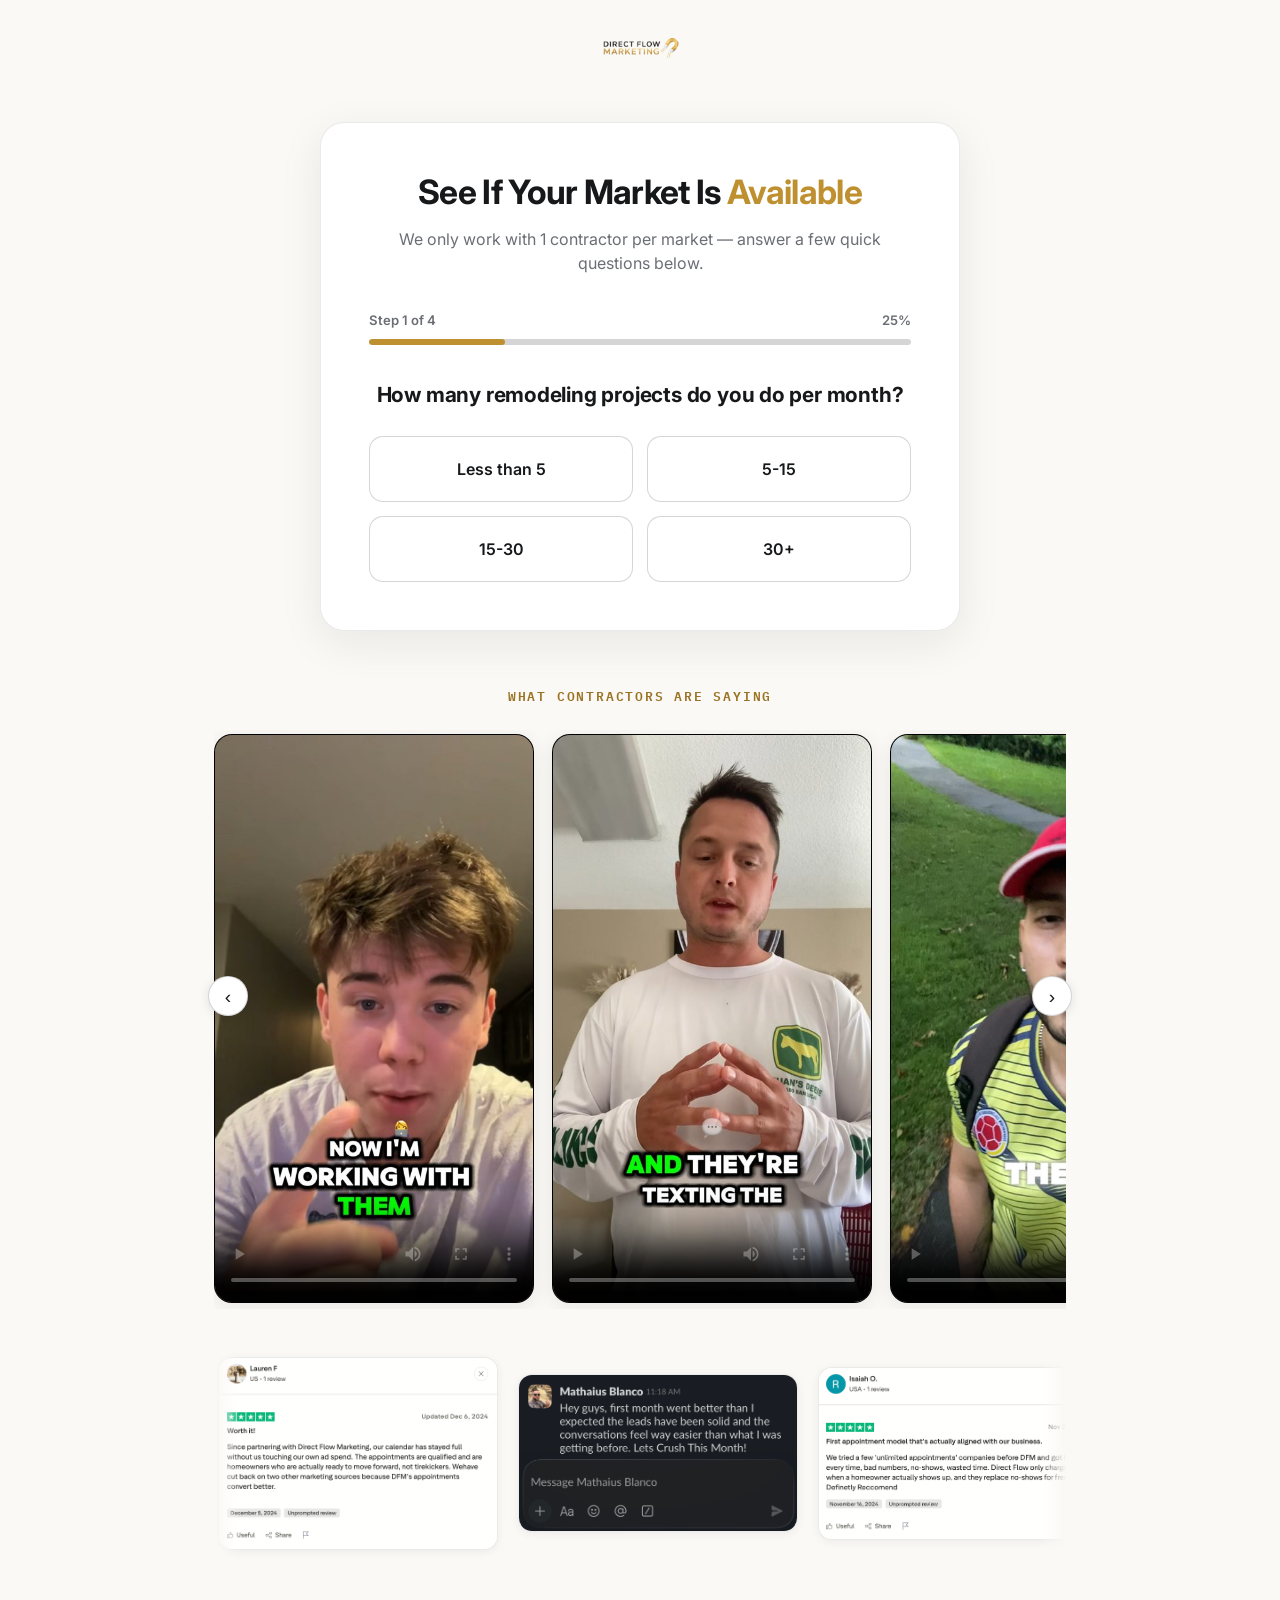
==== commit 099e97c2: "Fix testimonial UX: bigger desktop video cards, manual photo scroll with alternating order, video po" ====
--- a/book-a-call.html
+++ b/book-a-call.html
@@ -128,23 +128,23 @@
     <div class="video-carousel" data-video-carousel>
       <button type="button" class="video-carousel__arrow video-carousel__arrow--prev" data-carousel-prev aria-label="Previous video">‹</button>
       <div class="video-carousel__track" data-carousel-track>
-        <div class="video-carousel__card"><video src="assets/testimonial-video-1.mov" controls playsinline preload="metadata"></video></div>
-        <div class="video-carousel__card"><video src="assets/testimonial-video-2.mov" controls playsinline preload="metadata"></video></div>
-        <div class="video-carousel__card"><video src="assets/testimonial-video-3.mov" controls playsinline preload="metadata"></video></div>
-        <div class="video-carousel__card"><video src="assets/testimonial-video-4.mov" controls playsinline preload="metadata"></video></div>
-        <div class="video-carousel__card"><video src="assets/testimonial-video-5.mov" controls playsinline preload="metadata"></video></div>
+        <div class="video-carousel__card"><video src="assets/testimonial-video-1.mov" poster="assets/testimonial-video-1-poster.jpg" controls playsinline preload="metadata"></video></div>
+        <div class="video-carousel__card"><video src="assets/testimonial-video-2.mov" poster="assets/testimonial-video-2-poster.jpg" controls playsinline preload="metadata"></video></div>
+        <div class="video-carousel__card"><video src="assets/testimonial-video-3.mov" poster="assets/testimonial-video-3-poster.jpg" controls playsinline preload="metadata"></video></div>
+        <div class="video-carousel__card"><video src="assets/testimonial-video-4.mov" poster="assets/testimonial-video-4-poster.jpg" controls playsinline preload="metadata"></video></div>
+        <div class="video-carousel__card"><video src="assets/testimonial-video-5.mov" poster="assets/testimonial-video-5-poster.jpg" controls playsinline preload="metadata"></video></div>
       </div>
       <button type="button" class="video-carousel__arrow video-carousel__arrow--next" data-carousel-next aria-label="Next video">›</button>
     </div>
 
-    <div class="photo-marquee">
-      <div class="photo-marquee__track" data-hmarquee-track>
+    <div class="photo-strip" data-drag-scroll>
+      <div class="photo-strip__track">
+        <div class="photo-card"><img src="assets/testimonial-photo-4.png" alt="Trustpilot review from a Direct Flow Marketing client" loading="lazy"></div>
         <div class="photo-card"><img src="assets/testimonial-photo-1.png" alt="Slack message from a client praising their results" loading="lazy"></div>
+        <div class="photo-card"><img src="assets/testimonial-photo-5.png" alt="Trustpilot review from a Direct Flow Marketing client" loading="lazy"></div>
         <div class="photo-card"><img src="assets/testimonial-photo-2.png" alt="Slack conversation between clients discussing sales" loading="lazy"></div>
+        <div class="photo-card"><img src="assets/testimonial-photo-6.png" alt="Trustpilot review from a Direct Flow Marketing client" loading="lazy"></div>
         <div class="photo-card"><img src="assets/testimonial-photo-3.png" alt="Slack message about closing a deal" loading="lazy"></div>
-        <div class="photo-card"><img src="assets/testimonial-photo-4.png" alt="Trustpilot review from a Direct Flow Marketing client" loading="lazy"></div>
-        <div class="photo-card"><img src="assets/testimonial-photo-5.png" alt="Trustpilot review from a Direct Flow Marketing client" loading="lazy"></div>
-        <div class="photo-card"><img src="assets/testimonial-photo-6.png" alt="Trustpilot review from a Direct Flow Marketing client" loading="lazy"></div>
         <div class="photo-card"><img src="assets/testimonial-photo-7.png" alt="Trustpilot review from a Direct Flow Marketing client" loading="lazy"></div>
         <div class="photo-card"><img src="assets/testimonial-photo-8.png" alt="Trustpilot review from a Direct Flow Marketing client" loading="lazy"></div>
       </div>
--- a/styles.css
+++ b/styles.css
@@ -37,6 +37,7 @@
   font-family: var(--font-body);
   line-height: 1.5;
   -webkit-font-smoothing: antialiased;
+  overflow-x: hidden;
 }
 
 img, svg { display: block; max-width: 100%; }
@@ -937,8 +938,14 @@
 
 .video-carousel__card {
   flex: 0 0 auto;
-  width: 240px;
+  width: 220px;
   scroll-snap-align: start;
+}
+
+@media (min-width: 641px) {
+  .video-carousel__card {
+    width: 320px;
+  }
 }
 
 .video-carousel__card video {
@@ -986,39 +993,49 @@
   .video-carousel__arrow { display: none; }
 }
 
-/* ---- Photo testimonial strip: continuous auto-scroll, pause on hover ---- */
-
-.photo-marquee {
-  overflow: hidden;
-  mask-image: linear-gradient(90deg, transparent, #000 6%, #000 94%, transparent);
-  -webkit-mask-image: linear-gradient(90deg, transparent, #000 6%, #000 94%, transparent);
-}
-
-.photo-marquee__track {
+/* ---- Photo testimonial strip: user-controlled drag/swipe scroll ---- */
+
+.photo-strip {
+  max-width: 100%;
+  overflow-x: auto;
+  -webkit-overflow-scrolling: touch;
+  scrollbar-width: none;
+  cursor: grab;
+  user-select: none;
+  mask-image: linear-gradient(90deg, transparent, #000 3%, #000 97%, transparent);
+  -webkit-mask-image: linear-gradient(90deg, transparent, #000 3%, #000 97%, transparent);
+}
+
+.photo-strip.is-dragging {
+  cursor: grabbing;
+}
+
+.photo-strip::-webkit-scrollbar {
+  display: none;
+}
+
+.photo-strip__track {
   display: flex;
   align-items: center;
   gap: 20px;
   width: max-content;
-  animation: photo-marquee-scroll 46s linear infinite;
-}
-
-.photo-marquee:hover .photo-marquee__track {
-  animation-play-state: paused;
-}
-
-@keyframes photo-marquee-scroll {
-  0% { transform: translateX(0); }
-  100% { transform: translateX(-50%); }
+  padding: 4px 4px 10px;
 }
 
 .photo-card {
   flex: 0 0 auto;
-  width: 280px;
+  width: 240px;
   border-radius: 14px;
   overflow: hidden;
   border: 1px solid var(--border);
   box-shadow: 0 2px 10px rgba(23, 23, 26, 0.06);
   background: var(--bg-card);
+}
+
+@media (min-width: 641px) {
+  .photo-card {
+    width: 280px;
+  }
 }
 
 .photo-card img {
--- a/book-a-call.css
+++ b/book-a-call.css
@@ -30,11 +30,13 @@
   align-items: center;
   justify-content: flex-start;
   padding: 20px 24px 80px;
+  min-width: 0;
 }
 
 .funnel-card {
   width: 100%;
   max-width: 640px;
+  min-width: 0;
   background: var(--bg-card);
   border: 1px solid var(--border);
   border-radius: 24px;
@@ -266,8 +268,11 @@
 
 .funnel-proof {
   max-width: 900px;
+  width: 100%;
+  min-width: 0;
   margin: 56px auto 0;
   padding: 0 24px;
+  box-sizing: border-box;
 }
 
 .funnel-proof__eyebrow {
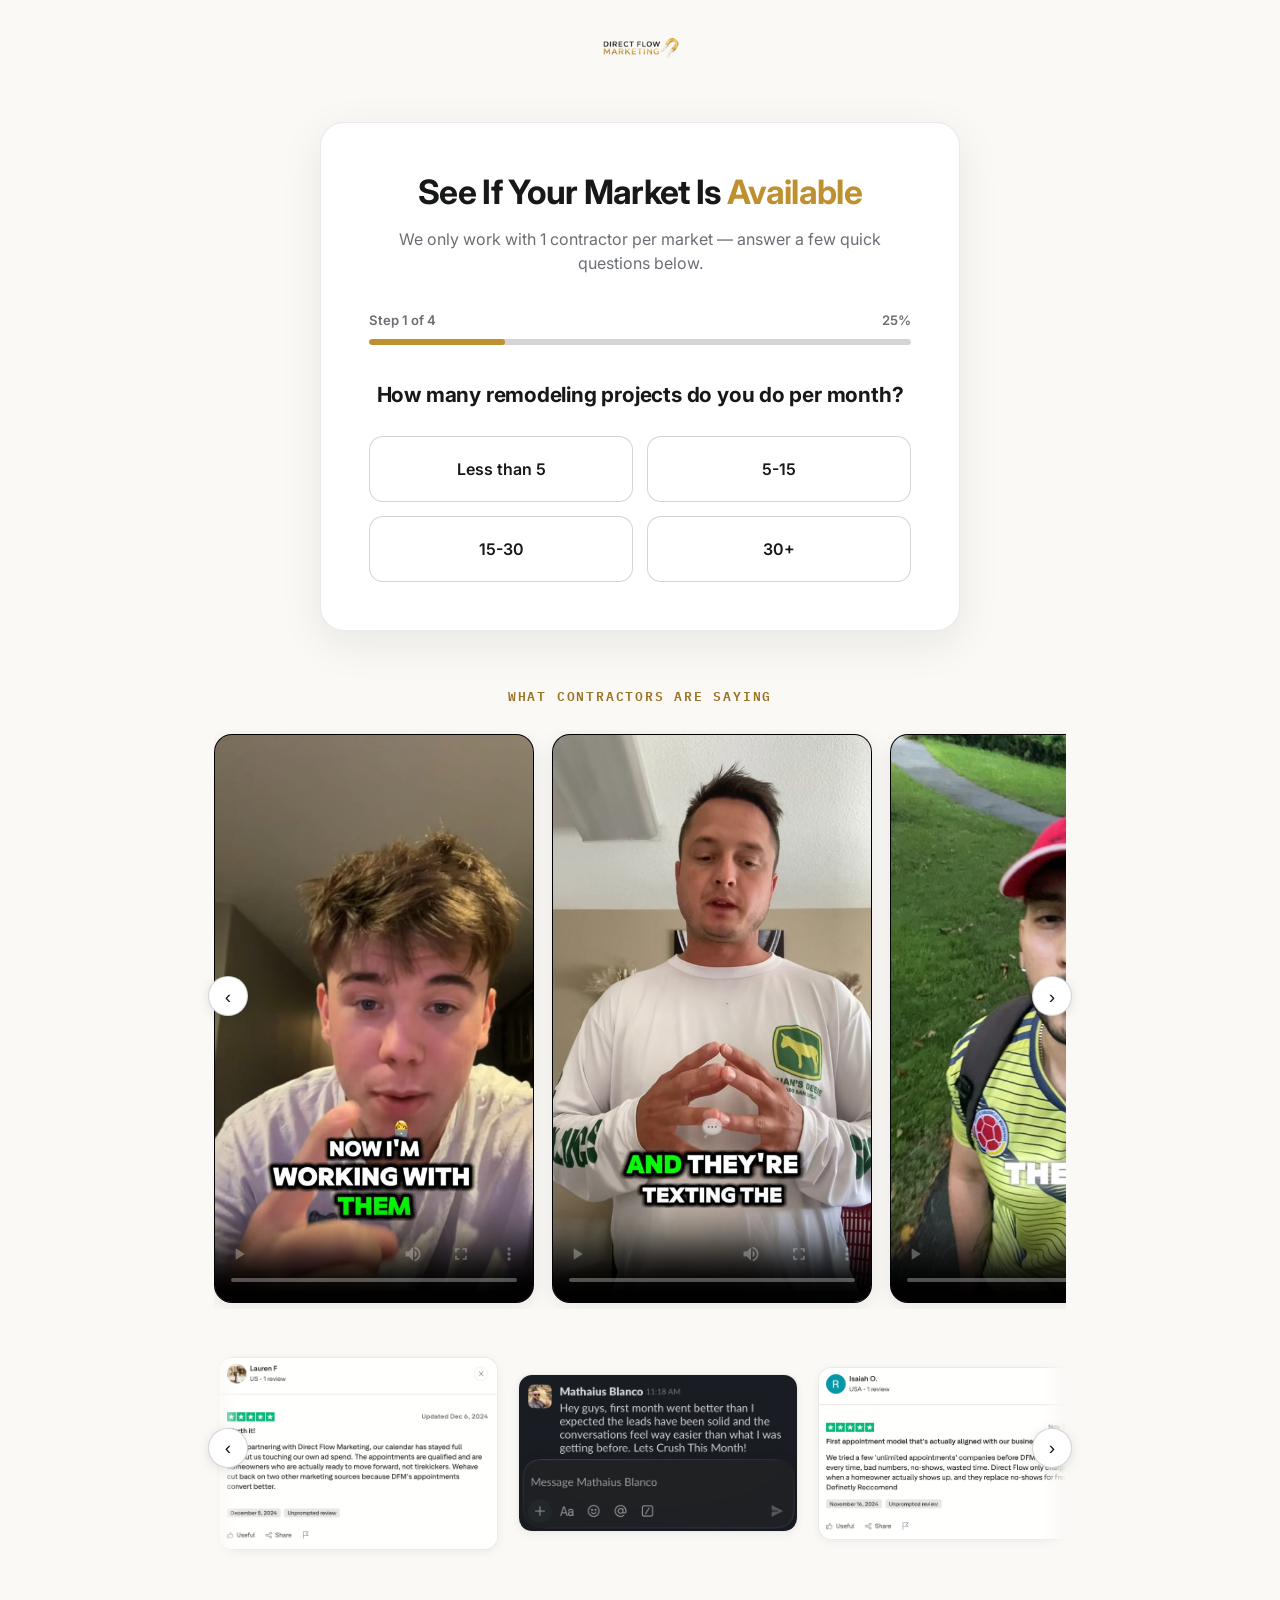
==== commit c565ec8b: "Add desktop arrow buttons to photo strip for mouse users" ====
--- a/book-a-call.html
+++ b/book-a-call.html
@@ -137,17 +137,21 @@
       <button type="button" class="video-carousel__arrow video-carousel__arrow--next" data-carousel-next aria-label="Next video">›</button>
     </div>
 
-    <div class="photo-strip" data-drag-scroll>
-      <div class="photo-strip__track">
-        <div class="photo-card"><img src="assets/testimonial-photo-4.png" alt="Trustpilot review from a Direct Flow Marketing client" loading="lazy"></div>
-        <div class="photo-card"><img src="assets/testimonial-photo-1.png" alt="Slack message from a client praising their results" loading="lazy"></div>
-        <div class="photo-card"><img src="assets/testimonial-photo-5.png" alt="Trustpilot review from a Direct Flow Marketing client" loading="lazy"></div>
-        <div class="photo-card"><img src="assets/testimonial-photo-2.png" alt="Slack conversation between clients discussing sales" loading="lazy"></div>
-        <div class="photo-card"><img src="assets/testimonial-photo-6.png" alt="Trustpilot review from a Direct Flow Marketing client" loading="lazy"></div>
-        <div class="photo-card"><img src="assets/testimonial-photo-3.png" alt="Slack message about closing a deal" loading="lazy"></div>
-        <div class="photo-card"><img src="assets/testimonial-photo-7.png" alt="Trustpilot review from a Direct Flow Marketing client" loading="lazy"></div>
-        <div class="photo-card"><img src="assets/testimonial-photo-8.png" alt="Trustpilot review from a Direct Flow Marketing client" loading="lazy"></div>
+    <div class="photo-strip-wrap" data-photo-strip>
+      <button type="button" class="video-carousel__arrow video-carousel__arrow--prev" data-photo-prev aria-label="Previous photo">‹</button>
+      <div class="photo-strip" data-drag-scroll>
+        <div class="photo-strip__track">
+          <div class="photo-card"><img src="assets/testimonial-photo-4.png" alt="Trustpilot review from a Direct Flow Marketing client" loading="lazy"></div>
+          <div class="photo-card"><img src="assets/testimonial-photo-1.png" alt="Slack message from a client praising their results" loading="lazy"></div>
+          <div class="photo-card"><img src="assets/testimonial-photo-5.png" alt="Trustpilot review from a Direct Flow Marketing client" loading="lazy"></div>
+          <div class="photo-card"><img src="assets/testimonial-photo-2.png" alt="Slack conversation between clients discussing sales" loading="lazy"></div>
+          <div class="photo-card"><img src="assets/testimonial-photo-6.png" alt="Trustpilot review from a Direct Flow Marketing client" loading="lazy"></div>
+          <div class="photo-card"><img src="assets/testimonial-photo-3.png" alt="Slack message about closing a deal" loading="lazy"></div>
+          <div class="photo-card"><img src="assets/testimonial-photo-7.png" alt="Trustpilot review from a Direct Flow Marketing client" loading="lazy"></div>
+          <div class="photo-card"><img src="assets/testimonial-photo-8.png" alt="Trustpilot review from a Direct Flow Marketing client" loading="lazy"></div>
+        </div>
       </div>
+      <button type="button" class="video-carousel__arrow video-carousel__arrow--next" data-photo-next aria-label="Next photo">›</button>
     </div>
   </section>
 </main>
--- a/styles.css
+++ b/styles.css
@@ -995,6 +995,10 @@
 
 /* ---- Photo testimonial strip: user-controlled drag/swipe scroll ---- */
 
+.photo-strip-wrap {
+  position: relative;
+}
+
 .photo-strip {
   max-width: 100%;
   overflow-x: auto;
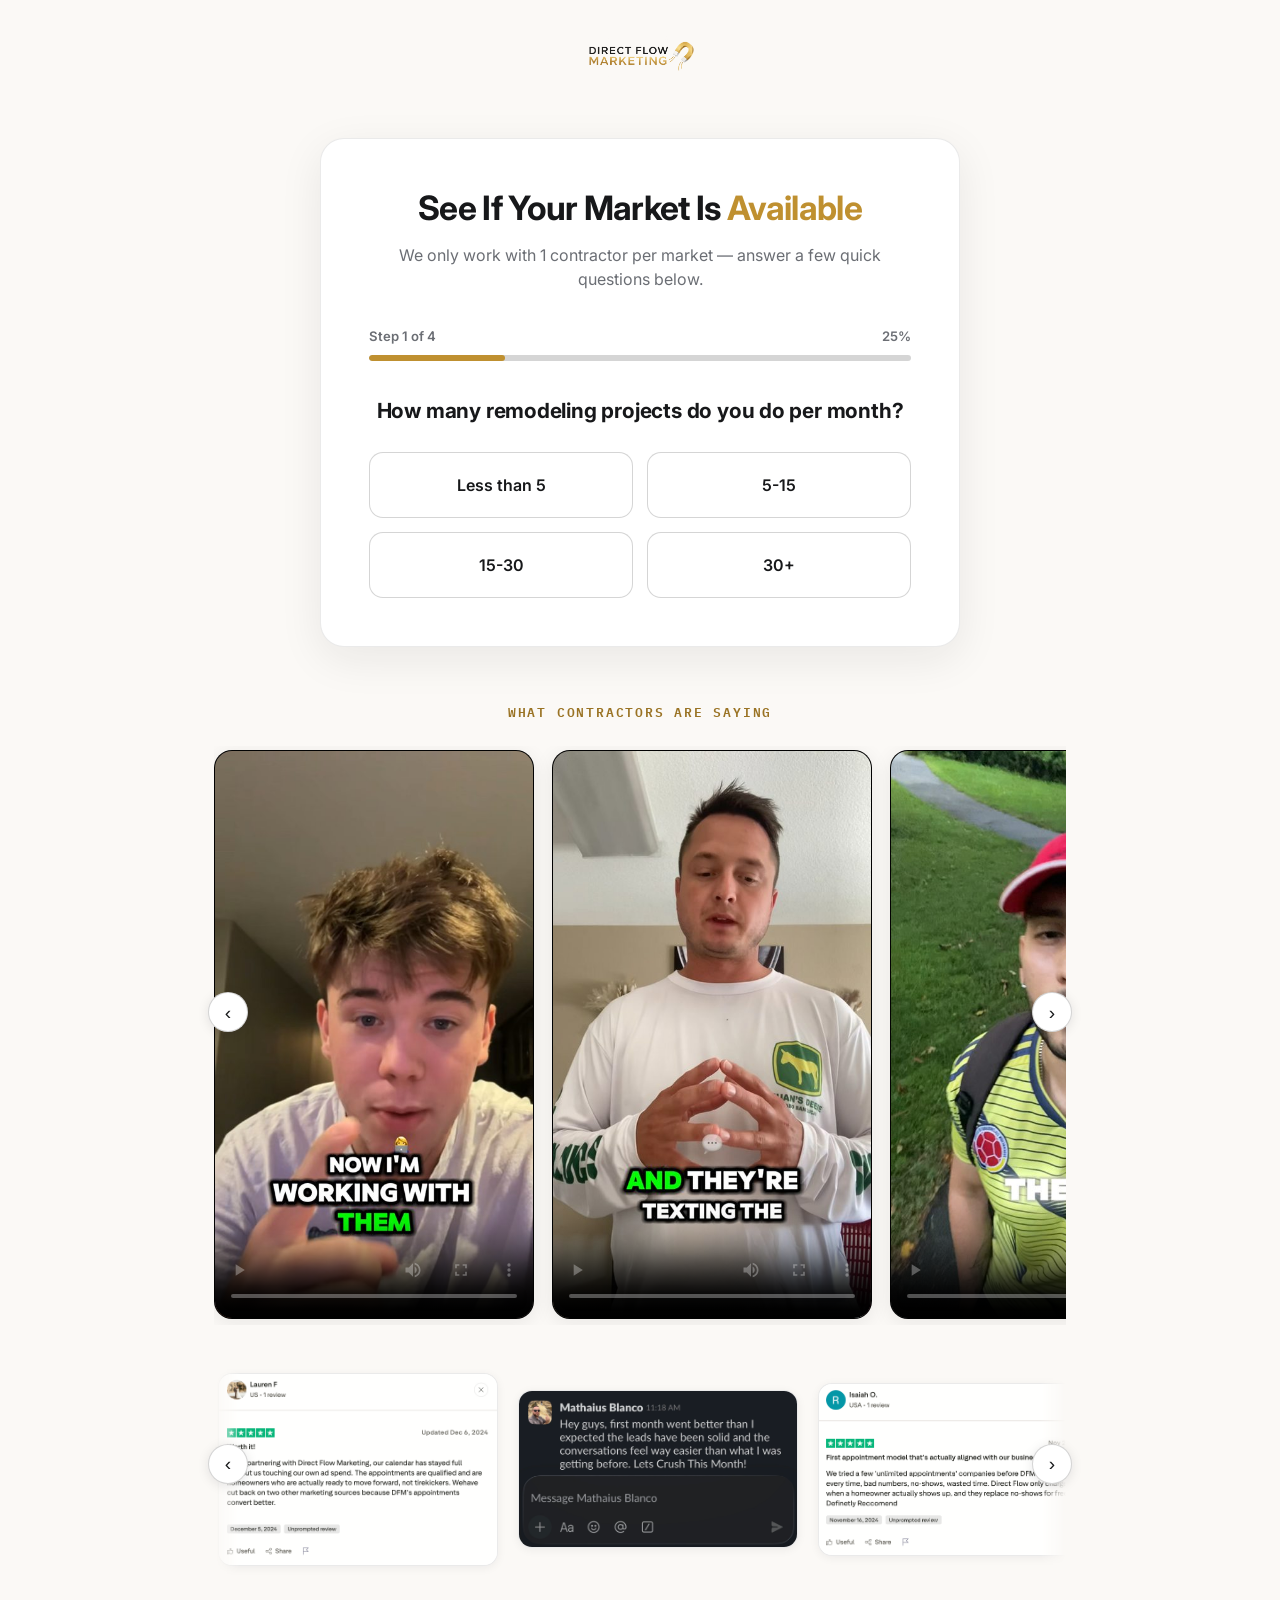
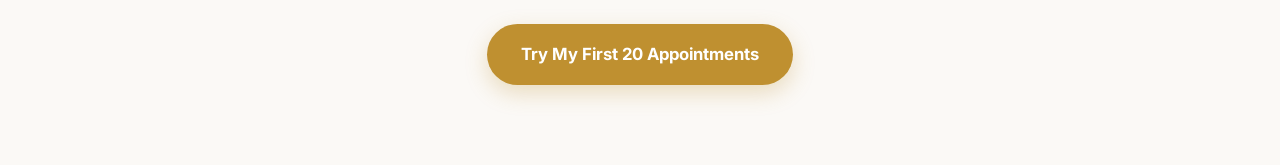
==== commit 48376c8d: "Add bottom CTA below testimonials on booking page, scrolls back to the form" ====
--- a/book-a-call.html
+++ b/book-a-call.html
@@ -153,6 +153,10 @@
       </div>
       <button type="button" class="video-carousel__arrow video-carousel__arrow--next" data-photo-next aria-label="Next photo">›</button>
     </div>
+
+    <div class="funnel-bottom-cta">
+      <a href="#funnel-card" class="btn btn--primary btn--large">Try My First 20 Appointments</a>
+    </div>
   </section>
 </main>
 
--- a/styles.css
+++ b/styles.css
@@ -186,12 +186,12 @@
 }
 
 .logo__image {
-  height: 52px;
+  height: 72px;
   width: auto;
 }
 
 .logo--footer .logo__image {
-  height: 68px;
+  height: 92px;
 }
 
 .nav__links {
--- a/book-a-call.css
+++ b/book-a-call.css
@@ -20,7 +20,7 @@
 }
 
 .funnel-header .logo__image {
-  height: 40px;
+  height: 56px;
 }
 
 .funnel-main {
@@ -278,6 +278,12 @@
 .funnel-proof__eyebrow {
   text-align: center;
   margin-bottom: 24px;
+}
+
+.funnel-bottom-cta {
+  display: flex;
+  justify-content: center;
+  margin-top: 48px;
 }
 
 @media (max-width: 560px) {
